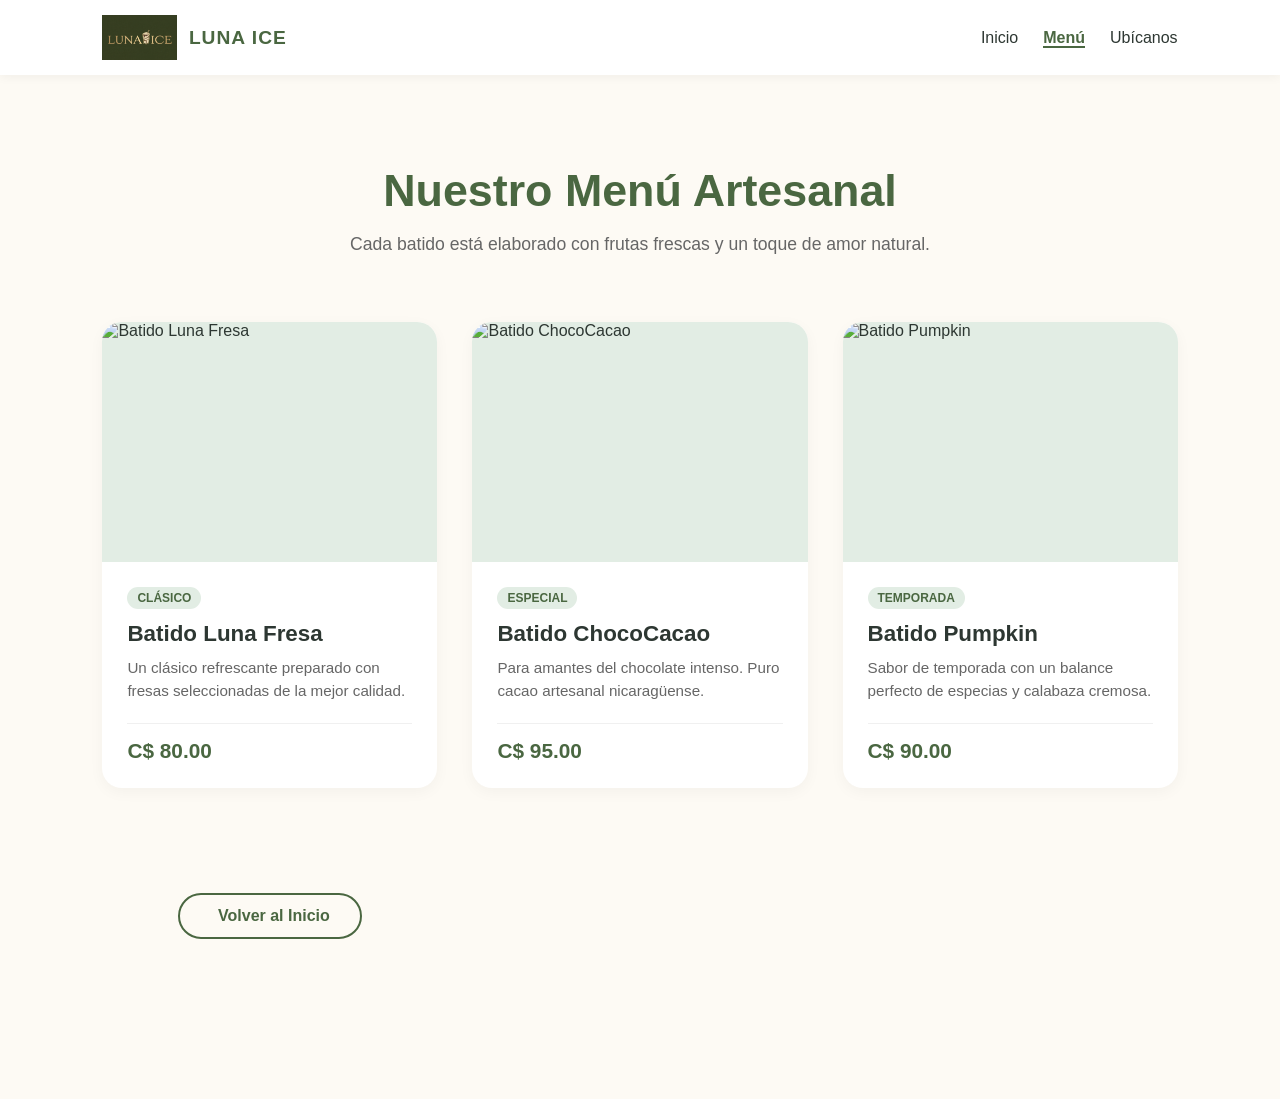
==== Menu.html @ ad714374 "Update Menu.html" ====
<!DOCTYPE html>
<html lang="es">
<head>
    <meta charset="UTF-8">
    <meta name="viewport" content="width=device-width, initial-scale=1.0">
    <title>Menú | Luna Ice</title>
    <link rel="stylesheet" href="css/styles.css">
</head>
<body>

    <nav class="navbar">
        <div class="logo-container">
            <img src="imagenes/Logo luna.png" alt="Logo Luna Ice" class="logo-img">
            <span class="logo-text">LUNA ICE</span>
        </div>
        <ul class="nav-links">
            <li><a href="index.html#inicio">Inicio</a></li>
            <li><a href="Menu.html" class="active">Menú</a></li>
            <li><a href="index.html#ubicacion">Ubícanos</a></li>
        </ul>
    </nav>

    <header class="menu-header">
        <h1>Nuestro Menú Artesanal</h1>
        <p>Cada batido está elaborado con frutas frescas y un toque de amor natural.</p>
    </header>

    <main class="menu-container">
        <div class="menu-grid">
            
            <div class="menu-card">
                <div class="card-img-box">
                    <img src="imagenes/fresa.png" alt="Batido Luna Fresa" class="product-img">
                </div>
                <div class="card-info">
                    <span class="tag-categoria">Clásico</span>
                    <h3>Batido Luna Fresa</h3>
                    <p>Un clásico refrescante preparado con fresas seleccionadas de la mejor calidad.</p>
                    <div class="card-footer-price">
                        <span class="precio">C$ 80.00</span>
                    </div>
                </div>
            </div>

            <div class="menu-card">
                <div class="card-img-box">
                    <img src="imagenes/chocolate.png" alt="Batido ChocoCacao" class="product-img">
                </div>
                <div class="card-info">
                    <span class="tag-categoria">Especial</span>
                    <h3>Batido ChocoCacao</h3>
                    <p>Para amantes del chocolate intenso. Puro cacao artesanal nicaragüense.</p>
                    <div class="card-footer-price">
                        <span class="precio">C$ 95.00</span>
                    </div>
                </div>
            </div>

            <div class="menu-card">
                <div class="card-img-box">
                    <img src="imagenes/pumpkin.png" alt="Batido Pumpkin" class="product-img">
                </div>
                <div class="card-info">
                    <span class="tag-categoria">Temporada</span>
                    <h3>Batido Pumpkin</h3>
                    <p>Sabor de temporada con un balance perfecto de especias y calabaza cremosa.</p>
                    <div class="card-footer-price">
                        <span class="precio">C$ 90.00</span>
                    </div>
                </div>
            </div>
<main class="menu-container">
        <div class="menu-grid">
            
            </div> <div class="container-btn-regresar">
            <a href="index.html" class="btn-regresar">
                <i class="fas fa-arrow-left"></i> Volver al Inicio
            </a>
        </div>

    </main>
        </div>
    </main>

</body>
</html>
---- css/styles.css ----
:root {
    --verde-suave: #e2ede4;
    --verde-fuerte: #4a6741;
    --verde-hover: #3b5334;
    --crema: #fdfaf4;
    --coral: #f4a69a;
    --marron: #8b5e3c;
    --texto-oscuro: #2d3732;
}

body { 
    font-family: 'Segoe UI', Tahoma, Geneva, Verdana, sans-serif; 
    background-color: var(--crema); 
    margin: 0; 
    color: var(--texto-oscuro); 
}

/* --- NAVBAR --- */
.navbar { 
    display: flex; 
    justify-content: space-between; 
    align-items: center; 
    padding: 15px 8%; 
    background: white; 
    box-shadow: 0 2px 10px rgba(0,0,0,0.05);
}
.logo-container {
    display: flex;
    align-items: center;
    gap: 12px;
}
.logo-img { 
    height: 45px; 
    object-fit: contain;
}
.logo-text {
    font-weight: bold;
    font-size: 1.2rem;
    color: var(--verde-fuerte);
    letter-spacing: 1px;
}
.nav-links { 
    display: flex; 
    list-style: none; 
    gap: 25px; 
    margin: 0;
    padding: 0;
}
.nav-links a {
    text-decoration: none;
    color: var(--texto-oscuro);
    font-weight: 500;
    transition: color 0.3s ease;
}
.nav-links a:hover {
    color: var(--verde-fuerte);
}

/* --- HERO SECTION --- */
.hero { 
    background: linear-gradient(135deg, #ffffff 0%, var(--verde-suave) 100%);
    padding: 100px 5%; 
    text-align: center; 
}
.hero-content {
    max-width: 800px;
    margin: 0 auto;
}
.hero h1 {
    font-size: 2.5rem;
    color: var(--verde-fuerte);
    margin-bottom: 15px;
}
.hero p {
    font-size: 1.2rem;
    color: #555;
    margin-bottom: 30px;
}
.btn-main { 
    background: var(--verde-fuerte); 
    color: white; 
    padding: 14px 35px; 
    border-radius: 50px;
    text-decoration: none; 
    display: inline-block; 
    font-weight: bold;
    box-shadow: 0 4px 15px rgba(74, 103, 65, 0.3);
    transition: all 0.3s ease;
}
.btn-main:hover {
    background: var(--verde-hover);
    transform: translateY(-2px);
    box-shadow: 0 6px 20px rgba(74, 103, 65, 0.4);
}
.footer-section { 
    padding: 70px 8%; 
    background: white;
}
.contacto-grid { 
    display: grid; 
    grid-template-columns: 1.2fr 0.8fr; 
    gap: 50px; 
    align-items: center;
}
.mapa-box { 
    background: #1e1e1e;
    border-radius: 15px;
    overflow: hidden; 
    box-shadow: 0 5px 15px rgba(0,0,0,0.08);
    height: 350px; 
    display: flex;
    justify-content: center;
    align-items: center;
}
.info-datos h3 {
    font-size: 1.8rem;
    color: var(--verde-fuerte);
    margin-top: 0;
    margin-bottom: 25px;
}
.dato-item {
    font-size: 1.05rem;
    margin-bottom: 15px;
    line-height: 1.6;
}
.btn-wsp { 
    background: #25D366;
    color: white; 
    padding: 15px 25px; 
    border-radius: 50px; 
    display: inline-block;
    text-align: center; 
    text-decoration: none; 
    font-weight: bold;
    margin-top: 25px; 
    box-shadow: 0 4px 12px rgba(37, 211, 102, 0.3);
    transition: all 0.3s ease;
}
.btn-wsp:hover {
    background: #20ba5a;
    transform: translateY(-2px);
    box-shadow: 0 6px 18px rgba(37, 211, 102, 0.4);
}
.menu-header {
    text-align: center;
    padding: 60px 5% 30px 5%;
    background: transparent;
}

.menu-header h1 {
    font-size: 2.8rem;
    color: var(--verde-fuerte);
    margin-bottom: 10px;
}

.menu-header p {
    font-size: 1.1rem;
    color: #666;
}

.menu-container {
    padding: 20px 8% 80px 8%;
}

.menu-grid {
    display: grid;
    grid-template-columns: repeat(auto-fit, minmax(280px, 1fr));
    gap: 35px;
}

.menu-card {
    background: white;
    border-radius: 20px;
    overflow: hidden;
    box-shadow: 0 4px 15px rgba(0, 0, 0, 0.04);
    transition: transform 0.3s ease, box-shadow 0.3s ease;
    display: flex;
    flex-direction: column;
}

.menu-card:hover {
    transform: translateY(-5px);
    box-shadow: 0 8px 25px rgba(74, 103, 65, 0.12);
}

.card-img-box {
    width: 100%;
    height: 240px;
    background-color: var(--verde-suave);
    display: flex;
    align-items: center;
    justify-content: center;
    overflow: hidden;
}

.product-img {
    width: 100%;
    height: 100%;
    object-fit: cover;
    transition: transform 0.5s ease;
}

.menu-card:hover .product-img {
    transform: scale(1.05);
}
.card-info {
    padding: 25px;
    display: flex;
    flex-direction: column;
    flex-grow: 1;
}

.tag-categoria {
    background-color: var(--verde-suave);
    color: var(--verde-fuerte);
    font-size: 0.75rem;
    font-weight: bold;
    padding: 4px 10px;
    border-radius: 20px;
    align-self: flex-start;
    margin-bottom: 12px;
    text-transform: uppercase;
}

.card-info h3 {
    margin: 0 0 10px 0;
    font-size: 1.4rem;
    color: var(--texto-oscuro);
}

.card-info p {
    margin: 0 0 20px 0;
    color: #666;
    font-size: 0.95rem;
    line-height: 1.5;
    flex-grow: 1;
}

.card-footer-price {
    border-top: 1px solid #f0f0f0;
    padding-top: 15px;
    display: flex;
    justify-content: space-between;
    align-items: center;
}

.precio {
    font-size: 1.3rem;
    font-weight: 700;
    color: var(--verde-fuerte);
}

.nav-links a.active {
    color: var(--verde-fuerte);
    font-weight: bold;
    border-bottom: 2px solid var(--verde-fuerte);
}
/* --- RESPONSIVE --- */
@media (max-width: 768px) { 
    .contacto-grid { 
        grid-template-columns: 1fr; 
        gap: 30px;
    }
    .hero h1 { font-size: 2rem; }
    .navbar { flex-direction: column; gap: 15px; padding: 15px; }
    .mapa-box { height: 250px; }
}
.container-btn-regresar {
    text-align: center;
    margin-top: 50px; /
}

.btn-regresar {
    background: transparent;
    color: var(--verde-fuerte);
    border: 2px solid var(--verde-fuerte);
    padding: 12px 30px;
    border-radius: 50px;
    text-decoration: none;
    font-weight: bold;
    display: inline-block;
    transition: all 0.3s ease;
}

.btn-regresar i {
    margin-right: 8px; 
}

.btn-regresar:hover {
    background: var(--verde-fuerte);
    color: white;
    transform: translateY(-2px);
    box-shadow: 0 4px 15px rgba(74, 103, 65, 0.2);
}
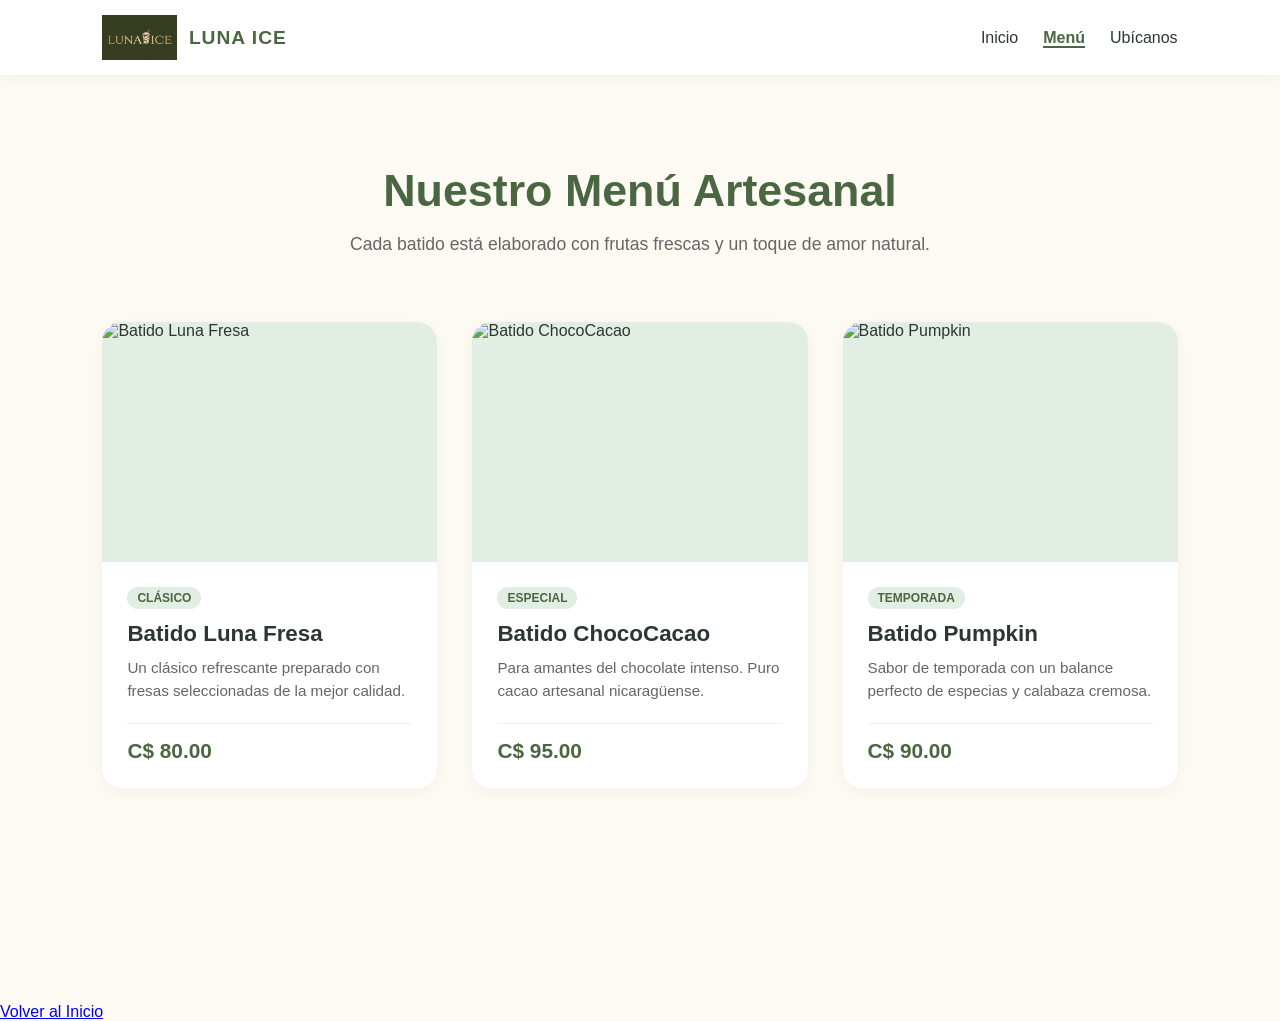
==== commit 952d7189: "Update Menu.html" ====
--- a/Menu.html
+++ b/Menu.html
@@ -70,16 +70,9 @@
                 </div>
             </div>
 <main class="menu-container">
-        <div class="menu-grid">
-            
-            </div> <div class="container-btn-regresar">
-            <a href="index.html" class="btn-regresar">
-                <i class="fas fa-arrow-left"></i> Volver al Inicio
-            </a>
-        </div>
-
-    </main>
-        </div>
+      </div> </main> <div class="seccion-regresar-final">
+        <a href="index.html" class="btn-regresar-solido">Volver al Inicio</a>
+    </div>
     </main>
 
 </body>
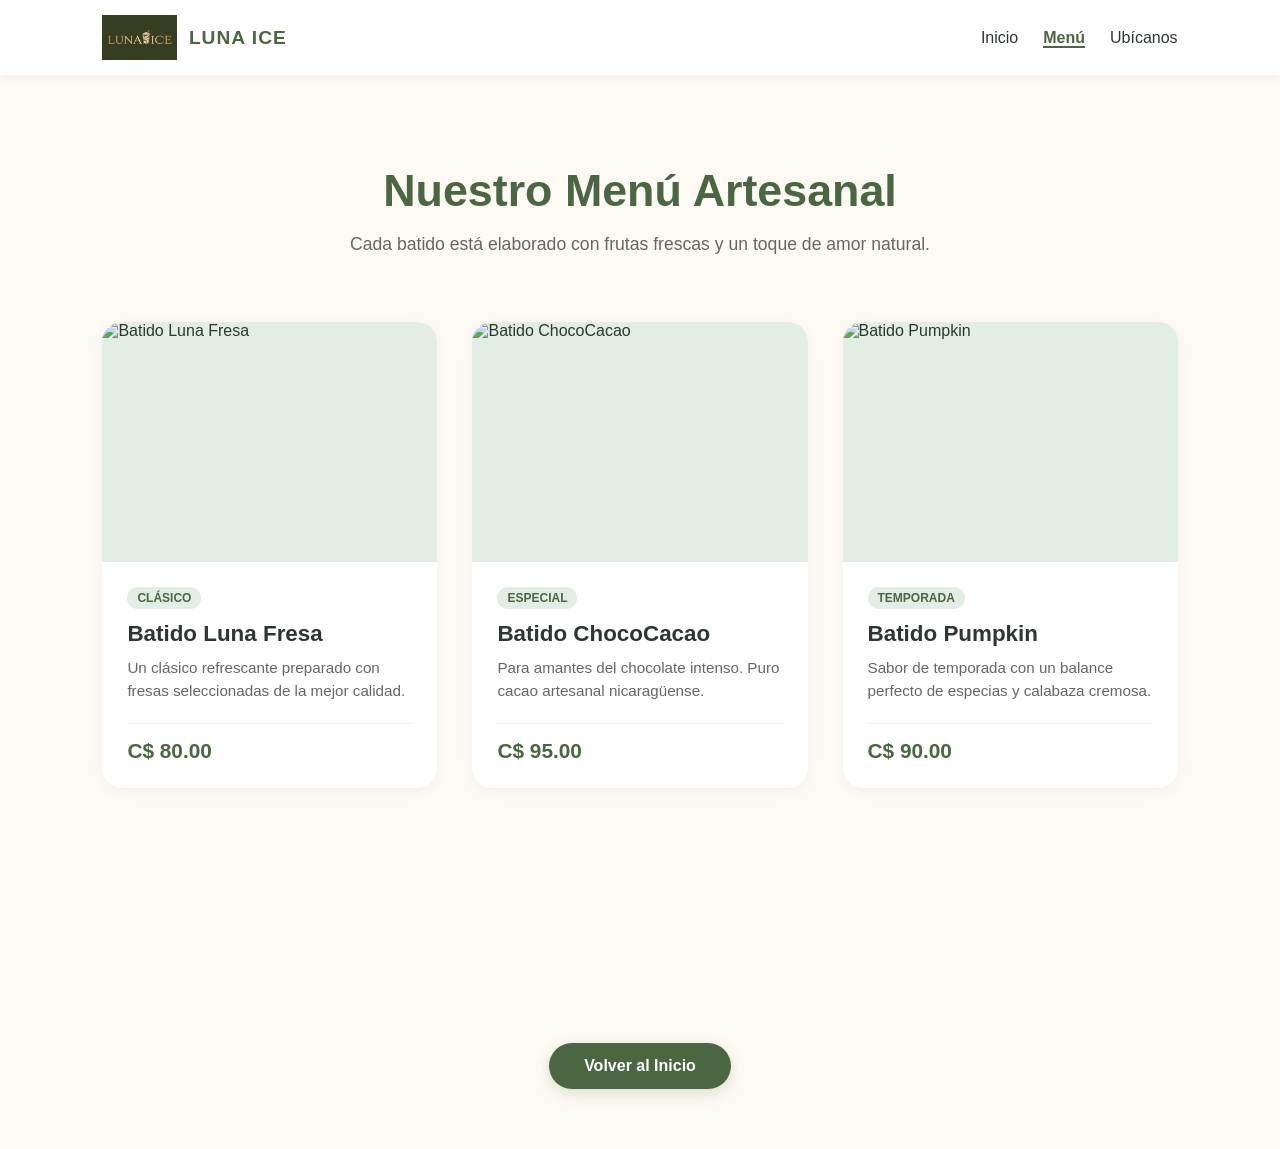
==== commit 4328999c: "Update Menu.html" ====
--- a/Menu.html
+++ b/Menu.html
@@ -14,9 +14,10 @@
             <span class="logo-text">LUNA ICE</span>
         </div>
         <ul class="nav-links">
-            <li><a href="index.html#inicio">Inicio</a></li>
-            <li><a href="Menu.html" class="active">Menú</a></li>
-            <li><a href="index.html#ubicacion">Ubícanos</a></li>
+           <ul class="nav-links">
+    <li><a href="index.html#inicio">Inicio</a></li>
+    <li><a href="Menu.html" class="active">Menú</a></li>
+    <li><a href="Ubicacion.html">Ubícanos</a></li> </ul>
         </ul>
     </nav>
 
--- a/css/styles.css
+++ b/css/styles.css
@@ -166,6 +166,9 @@
     display: grid;
     grid-template-columns: repeat(auto-fit, minmax(280px, 1fr));
     gap: 35px;
+    justify-content: center;
+    max-width: 1200px;
+    margin: 0 auto;
 }
 
 .menu-card {
@@ -265,30 +268,29 @@
     .navbar { flex-direction: column; gap: 15px; padding: 15px; }
     .mapa-box { height: 250px; }
 }
-.container-btn-regresar {
+/* Boton regresar de la interfaz menu,html*/
+.seccion-regresar-final {
+    width: 100%;
     text-align: center;
-    margin-top: 50px; /
-}
-
-.btn-regresar {
-    background: transparent;
-    color: var(--verde-fuerte);
-    border: 2px solid var(--verde-fuerte);
-    padding: 12px 30px;
+    padding: 40px 0 60px 0;
+    background-color: transparent;
+}
+
+.btn-regresar-solido {
+    background-color: var(--verde-fuerte);
+    color: white;
+    padding: 14px 35px;
     border-radius: 50px;
     text-decoration: none;
-    font-weight: bold;
     display: inline-block;
+    font-weight: bold;
+    font-size: 1rem;
+    box-shadow: 0 4px 15px rgba(74, 103, 65, 0.2);
     transition: all 0.3s ease;
 }
 
-.btn-regresar i {
-    margin-right: 8px; 
-}
-
-.btn-regresar:hover {
-    background: var(--verde-fuerte);
-    color: white;
+.btn-regresar-solido:hover {
+    background-color: var(--verde-hover);
     transform: translateY(-2px);
-    box-shadow: 0 4px 15px rgba(74, 103, 65, 0.2);
-}
+    box-shadow: 0 6px 20px rgba(74, 103, 65, 0.35);
+}
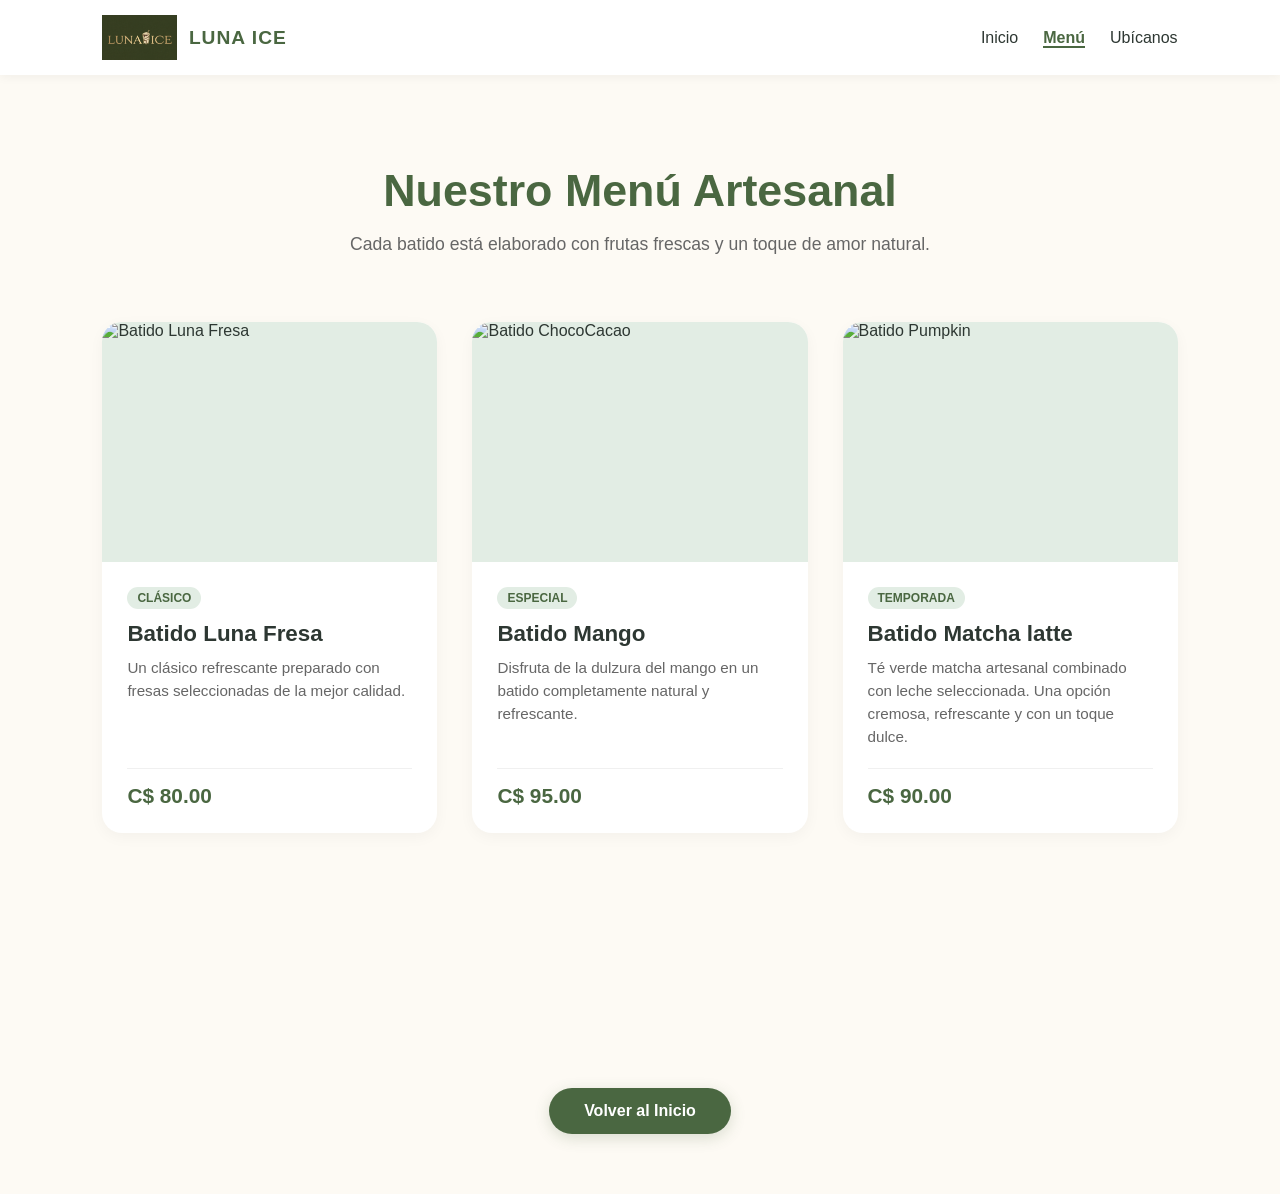
==== commit 4b2fba9b: "Update Menu.html" ====
--- a/Menu.html
+++ b/Menu.html
@@ -31,7 +31,7 @@
             
             <div class="menu-card">
                 <div class="card-img-box">
-                    <img src="imagenes/fresa.png" alt="Batido Luna Fresa" class="product-img">
+                    <img src="MochaFresa.jpeg" alt="Batido Luna Fresa" class="product-img">
                 </div>
                 <div class="card-info">
                     <span class="tag-categoria">Clásico</span>
@@ -45,12 +45,12 @@
 
             <div class="menu-card">
                 <div class="card-img-box">
-                    <img src="imagenes/chocolate.png" alt="Batido ChocoCacao" class="product-img">
+                    <img src="MatchaMango" alt="Batido ChocoCacao" class="product-img">
                 </div>
                 <div class="card-info">
                     <span class="tag-categoria">Especial</span>
-                    <h3>Batido ChocoCacao</h3>
-                    <p>Para amantes del chocolate intenso. Puro cacao artesanal nicaragüense.</p>
+                    <h3>Batido Mango</h3>
+                    <p>Disfruta de la dulzura del mango en un batido completamente natural y refrescante.</p>
                     <div class="card-footer-price">
                         <span class="precio">C$ 95.00</span>
                     </div>
@@ -59,12 +59,12 @@
 
             <div class="menu-card">
                 <div class="card-img-box">
-                    <img src="imagenes/pumpkin.png" alt="Batido Pumpkin" class="product-img">
+                    <img src="MatchaLeche" alt="Batido Pumpkin" class="product-img">
                 </div>
                 <div class="card-info">
                     <span class="tag-categoria">Temporada</span>
-                    <h3>Batido Pumpkin</h3>
-                    <p>Sabor de temporada con un balance perfecto de especias y calabaza cremosa.</p>
+                    <h3>Batido Matcha latte</h3>
+                    <p>Té verde matcha artesanal combinado con leche seleccionada. Una opción cremosa, refrescante y con un toque dulce.</p>
                     <div class="card-footer-price">
                         <span class="precio">C$ 90.00</span>
                     </div>
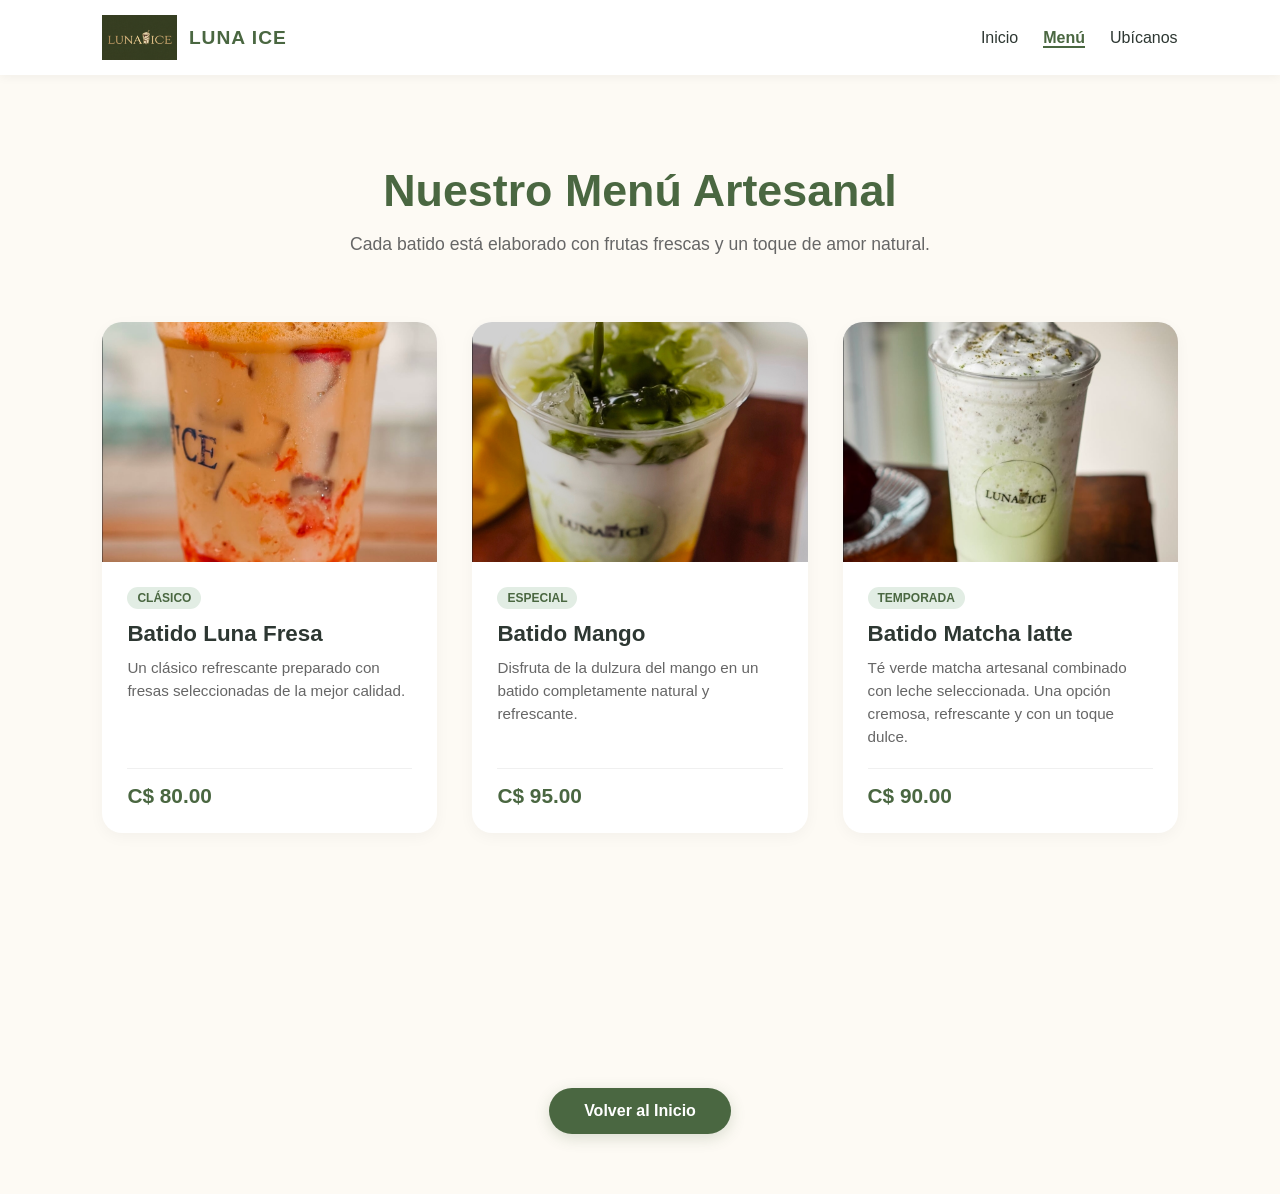
==== commit 764d0acb: "Update Menu.html" ====
--- a/Menu.html
+++ b/Menu.html
@@ -31,7 +31,7 @@
             
             <div class="menu-card">
                 <div class="card-img-box">
-                    <img src="MochaFresa.jpeg" alt="Batido Luna Fresa" class="product-img">
+                   <img src="imagenes/MochaFresa.jpeg" alt="Batido Luna Fresa" class="product-img">
                 </div>
                 <div class="card-info">
                     <span class="tag-categoria">Clásico</span>
@@ -45,7 +45,7 @@
 
             <div class="menu-card">
                 <div class="card-img-box">
-                    <img src="MatchaMango" alt="Batido ChocoCacao" class="product-img">
+                 <img src="imagenes/MatchaMango.jpeg" alt="Batido Luna Mango" class="product-img">
                 </div>
                 <div class="card-info">
                     <span class="tag-categoria">Especial</span>
@@ -59,7 +59,7 @@
 
             <div class="menu-card">
                 <div class="card-img-box">
-                    <img src="MatchaLeche" alt="Batido Pumpkin" class="product-img">
+                  <img src="imagenes/MatchaLeche.jpeg" alt="Batido Matcha Latte" class="product-img">
                 </div>
                 <div class="card-info">
                     <span class="tag-categoria">Temporada</span>
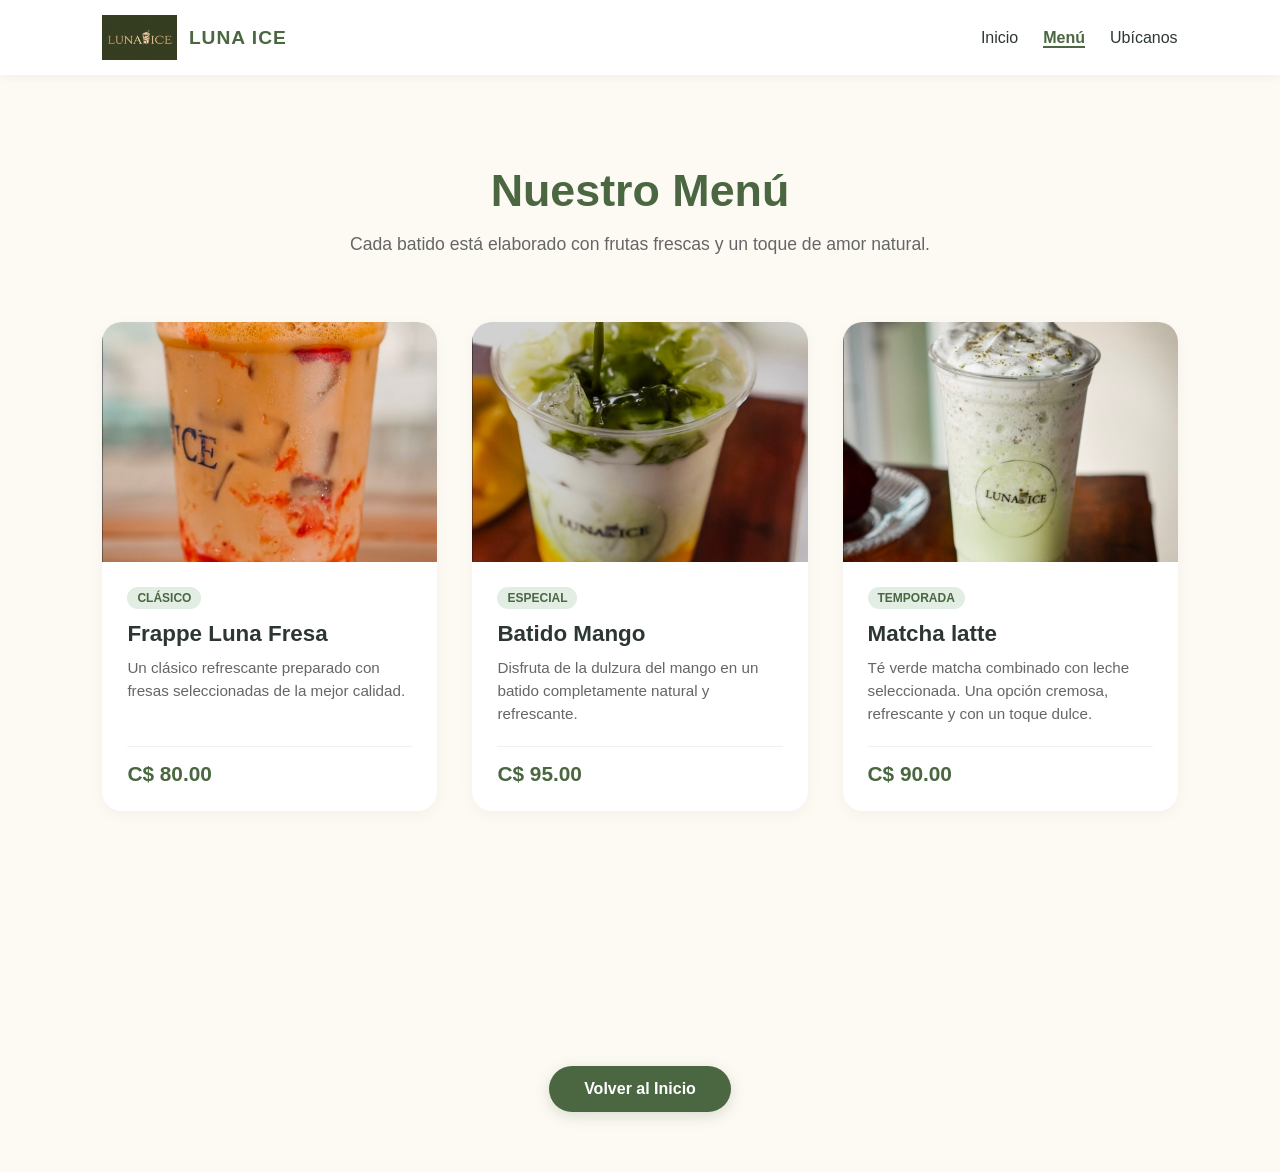
==== commit f7e814b0: "Update Menu.html" ====
--- a/Menu.html
+++ b/Menu.html
@@ -22,7 +22,7 @@
     </nav>
 
     <header class="menu-header">
-        <h1>Nuestro Menú Artesanal</h1>
+        <h1>Nuestro Menú</h1>
         <p>Cada batido está elaborado con frutas frescas y un toque de amor natural.</p>
     </header>
 
@@ -35,7 +35,7 @@
                 </div>
                 <div class="card-info">
                     <span class="tag-categoria">Clásico</span>
-                    <h3>Batido Luna Fresa</h3>
+                    <h3>Frappe Luna Fresa</h3>
                     <p>Un clásico refrescante preparado con fresas seleccionadas de la mejor calidad.</p>
                     <div class="card-footer-price">
                         <span class="precio">C$ 80.00</span>
@@ -63,8 +63,8 @@
                 </div>
                 <div class="card-info">
                     <span class="tag-categoria">Temporada</span>
-                    <h3>Batido Matcha latte</h3>
-                    <p>Té verde matcha artesanal combinado con leche seleccionada. Una opción cremosa, refrescante y con un toque dulce.</p>
+                    <h3>Matcha latte</h3>
+                    <p>Té verde matcha combinado con leche seleccionada. Una opción cremosa, refrescante y con un toque dulce.</p>
                     <div class="card-footer-price">
                         <span class="precio">C$ 90.00</span>
                     </div>
--- a/css/styles.css
+++ b/css/styles.css
@@ -294,3 +294,30 @@
     transform: translateY(-2px);
     box-shadow: 0 6px 20px rgba(74, 103, 65, 0.35);
 }
+.botones-contacto {
+    display: flex;
+    gap: 15px;
+    flex-wrap: wrap;
+    margin-top: 20px;
+}
+
+.btn-ig {
+    background: linear-gradient(45deg, #f09433 0%, #e6683c 25%, #dc2743 50%, #cc2366 75%, #bc1888 100%);
+    color: white;
+    padding: 12px 24px;
+    border-radius: 50px; 
+    text-decoration: none;
+    font-weight: bold;
+    display: inline-flex;
+    align-items: center;
+    justify-content: center;
+    gap: 10px;
+    box-shadow: 0 4px 15px rgba(0, 0, 0, 0.15);
+    transition: all 0.3s ease;
+}
+
+.btn-ig:hover {
+    transform: translateY(-3px);
+    box-shadow: 0 6px 20px rgba(0, 0, 0, 0.25);
+    opacity: 0.95;
+}
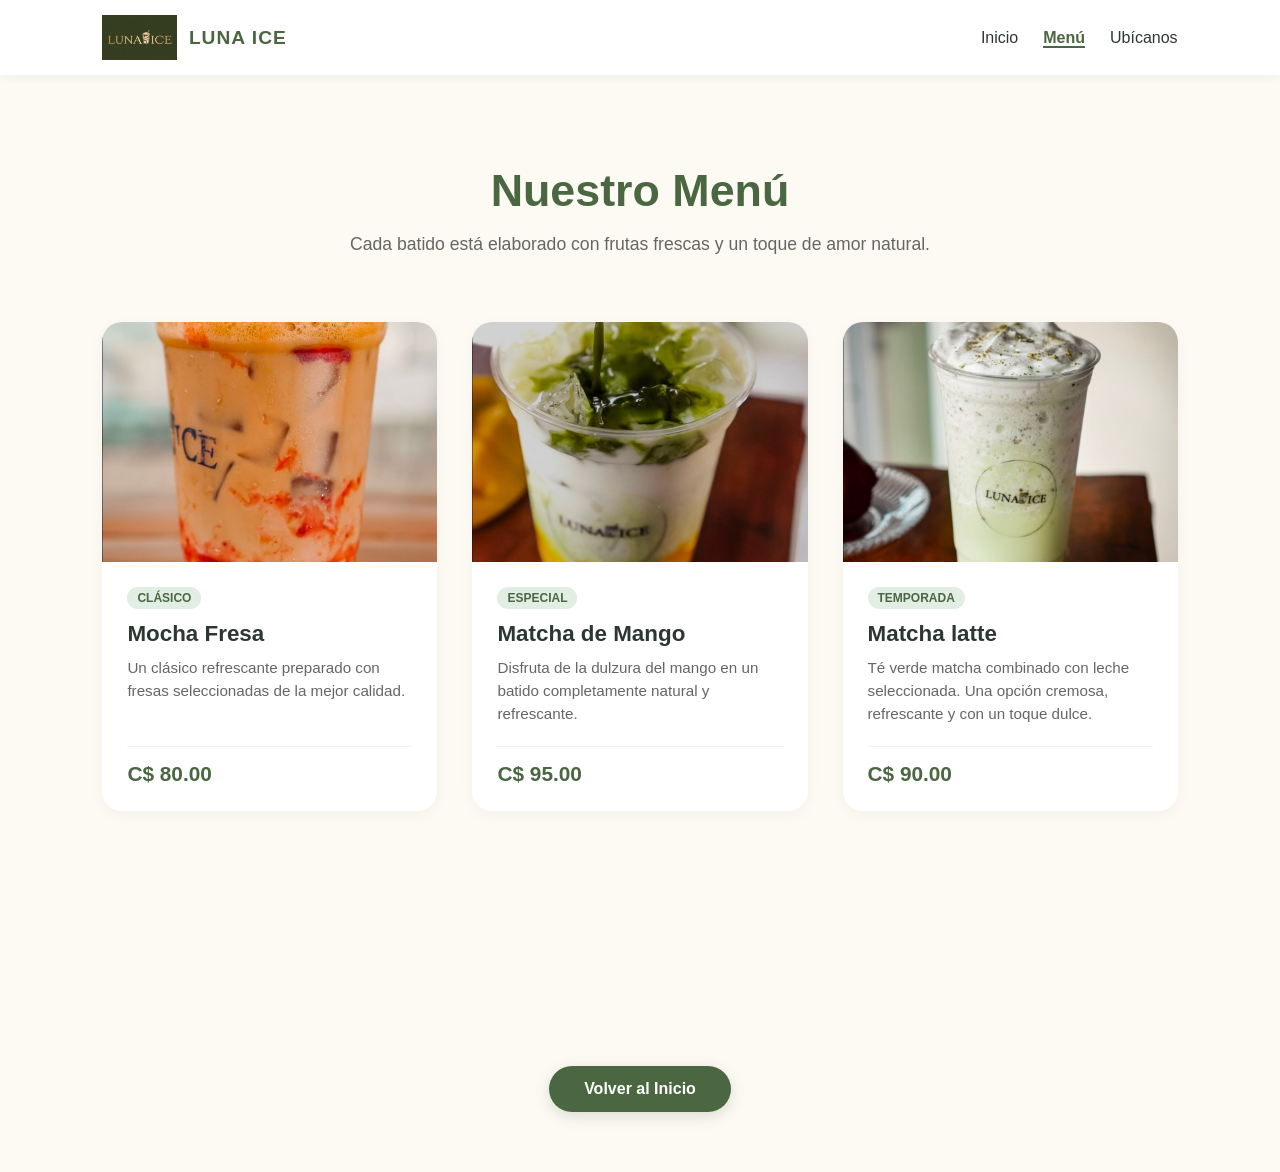
==== commit 153b62b4: "Update Menu.html" ====
--- a/Menu.html
+++ b/Menu.html
@@ -35,7 +35,7 @@
                 </div>
                 <div class="card-info">
                     <span class="tag-categoria">Clásico</span>
-                    <h3>Frappe Luna Fresa</h3>
+                    <h3>Mocha Fresa</h3>
                     <p>Un clásico refrescante preparado con fresas seleccionadas de la mejor calidad.</p>
                     <div class="card-footer-price">
                         <span class="precio">C$ 80.00</span>
@@ -49,7 +49,7 @@
                 </div>
                 <div class="card-info">
                     <span class="tag-categoria">Especial</span>
-                    <h3>Batido Mango</h3>
+                    <h3>Matcha de Mango</h3>
                     <p>Disfruta de la dulzura del mango en un batido completamente natural y refrescante.</p>
                     <div class="card-footer-price">
                         <span class="precio">C$ 95.00</span>
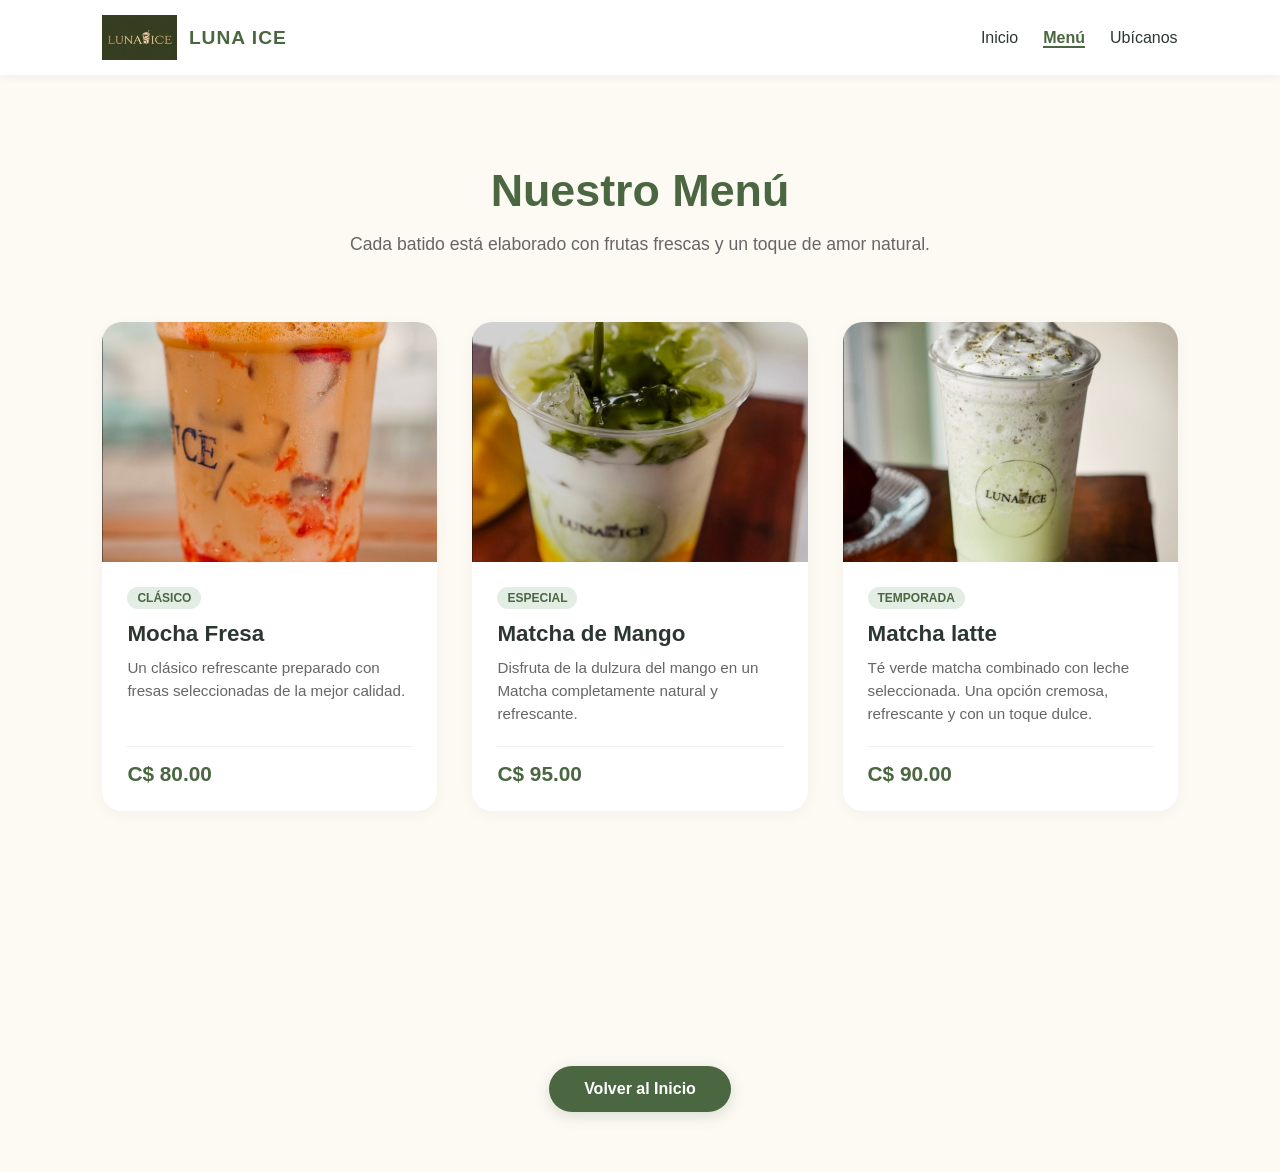
==== commit 2b96ad9b: "Update Menu.html" ====
--- a/Menu.html
+++ b/Menu.html
@@ -50,7 +50,7 @@
                 <div class="card-info">
                     <span class="tag-categoria">Especial</span>
                     <h3>Matcha de Mango</h3>
-                    <p>Disfruta de la dulzura del mango en un batido completamente natural y refrescante.</p>
+                    <p>Disfruta de la dulzura del mango en un Matcha completamente natural y refrescante.</p>
                     <div class="card-footer-price">
                         <span class="precio">C$ 95.00</span>
                     </div>
